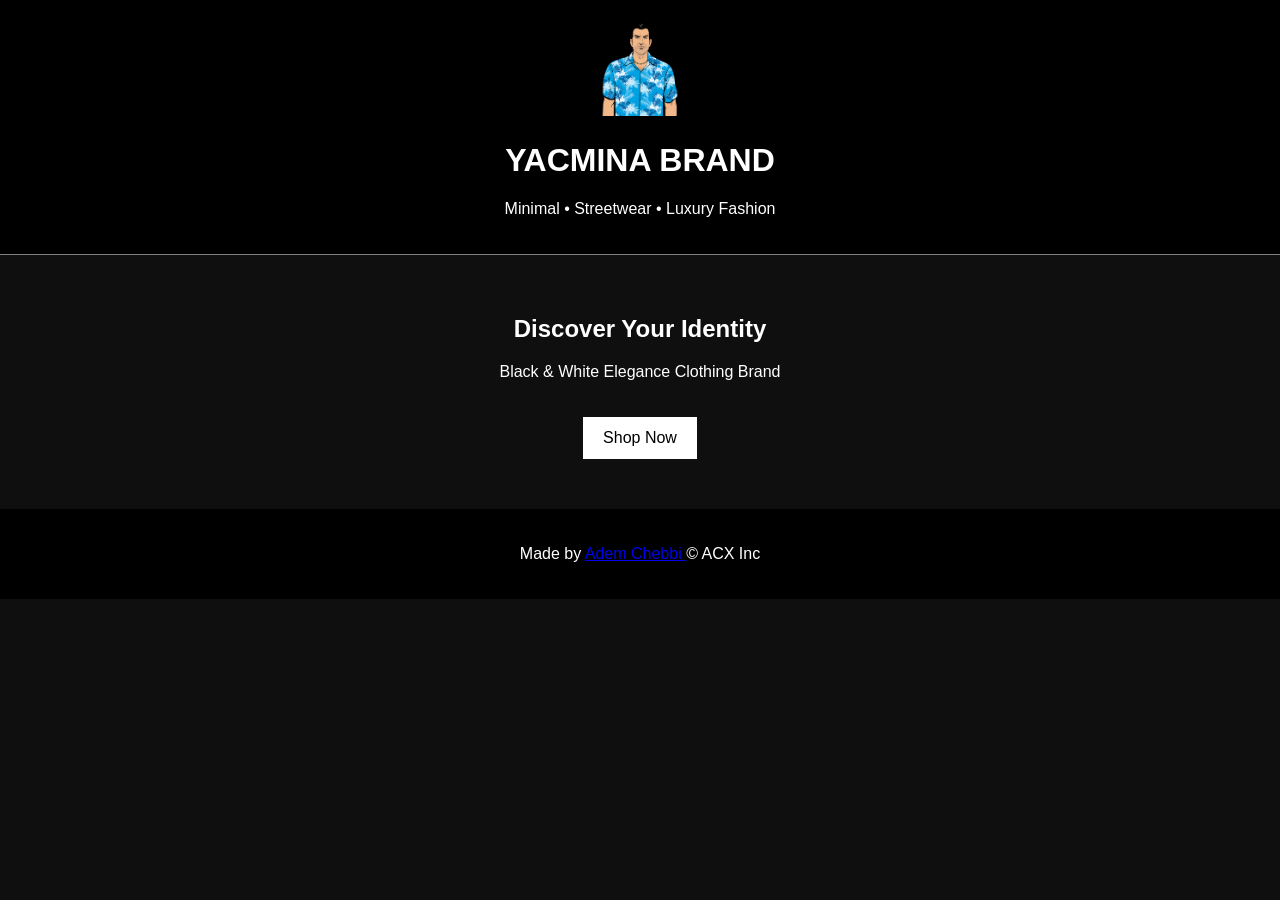
==== index.html @ 37da3db2 "Updated UI and fixed market page" ====
<!DOCTYPE html>
<html lang="en">
<head>
<meta charset="UTF-8">
<title>Yacmina Brand</title>
<link rel="stylesheet" href="css/style.css">
</head>

<body>

<header class="header">
<img src="assets/images/logo.png" class="logo">
<h1>YACMINA BRAND</h1>
<p>Minimal • Streetwear • Luxury Fashion</p>
</header>

<section class="hero">
<h2>Discover Your Identity</h2>
<p>Black & White Elegance Clothing Brand</p>

<a href="market.html" class="btn">Shop Now</a>
</section>

<footer>
<p>
Made by 
<a href="https://www.instagram.com/ademchebbix/" target="_blank">
Adem Chebbi
</a>
© ACX Inc
</p>
</footer>

</body>
</html>
---- css/style.css ----
body{
margin:0;
font-family:Arial;
background:#0f0f0f;
color:white;
text-align:center;
}

header{
padding:20px;
background:black;
border-bottom:1px solid gray;
}

.logo{
width:80px;
}

.hero{
margin-top:60px;
}

.btn{
padding:12px 20px;
background:white;
color:black;
text-decoration:none;
display:inline-block;
margin-top:20px;
transition:0.3s;
}

.btn:hover{
background:#b08d57;
color:white;
}

footer{
margin-top:50px;
padding:20px;
background:black;
}
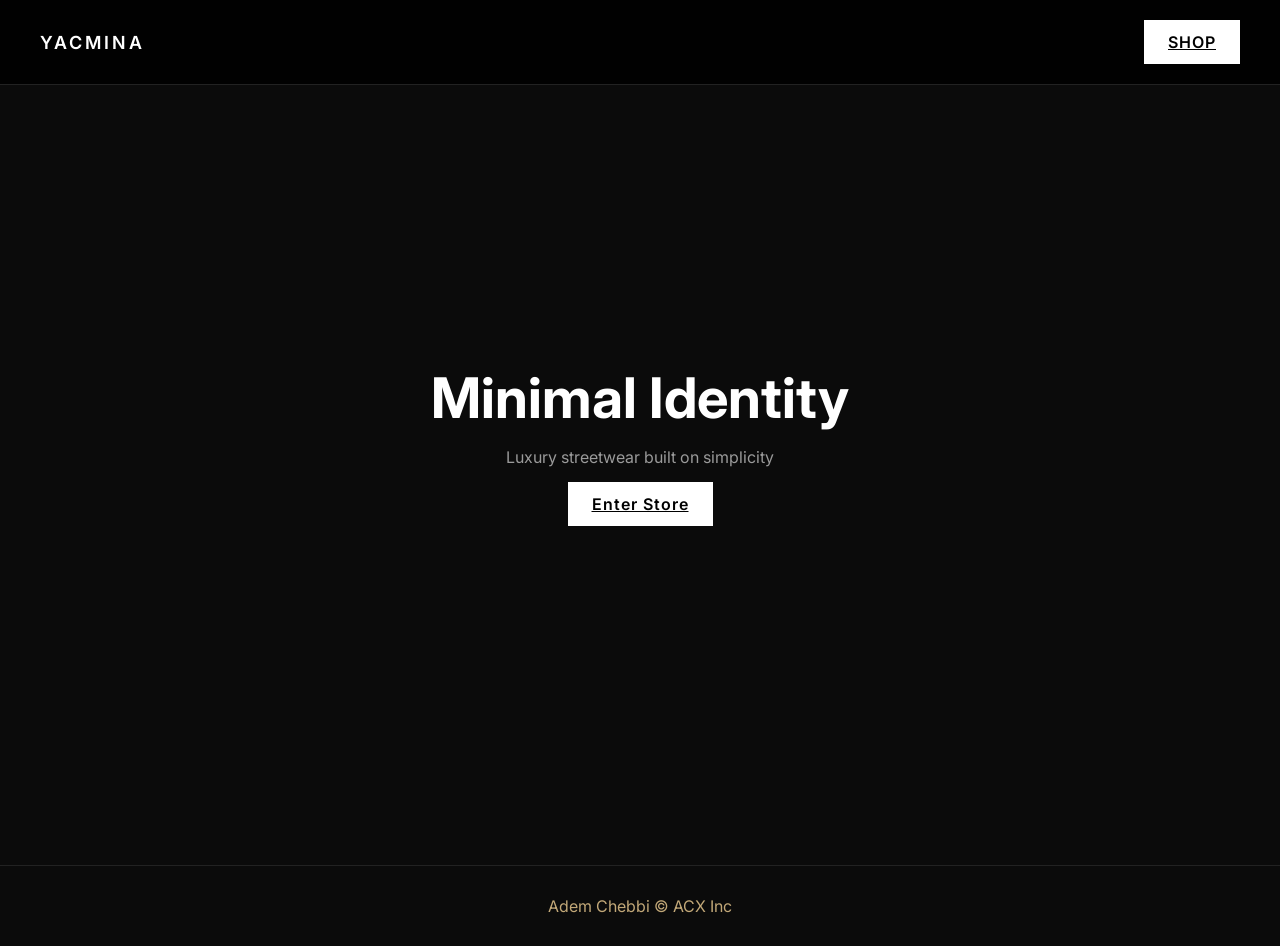
==== commit 965dfe25: "Upgrade UI to premium design2" ====
--- a/index.html
+++ b/index.html
@@ -1,34 +1,27 @@
 <!DOCTYPE html>
-<html lang="en">
+<html>
 <head>
-<meta charset="UTF-8">
 <title>Yacmina Brand</title>
 <link rel="stylesheet" href="css/style.css">
 </head>
 
 <body>
 
-<header class="header">
-<img src="assets/images/logo.png" class="logo">
-<h1>YACMINA BRAND</h1>
-<p>Minimal • Streetwear • Luxury Fashion</p>
-</header>
+<nav>
+<h1>YACMINA</h1>
+<a href="market.html" class="btn">SHOP</a>
+</nav>
 
 <section class="hero">
-<h2>Discover Your Identity</h2>
-<p>Black & White Elegance Clothing Brand</p>
-
-<a href="market.html" class="btn">Shop Now</a>
+<h2>Minimal Identity</h2>
+<p>Luxury streetwear built on simplicity</p>
+<a href="market.html" class="btn">Enter Store</a>
 </section>
 
 <footer>
-<p>
-Made by 
 <a href="https://www.instagram.com/ademchebbix/" target="_blank">
-Adem Chebbi
+Adem Chebbi © ACX Inc
 </a>
-© ACX Inc
-</p>
 </footer>
 
 </body>
--- a/css/style.css
+++ b/css/style.css
@@ -1,42 +1,148 @@
-body{
-margin:0;
-font-family:Arial;
-background:#0f0f0f;
-color:white;
-text-align:center;
+@import url('https://fonts.googleapis.com/css2?family=Inter:wght@300;400;500;600;700&display=swap');
+
+:root{
+--bg:#0b0b0b;
+--panel:#141414;
+--text:#ffffff;
+--muted:#9a9a9a;
+--accent:#c2a878; /* beige luxury */
+--line:#222;
 }
 
-header{
-padding:20px;
-background:black;
-border-bottom:1px solid gray;
+*{
+margin:0;
+padding:0;
+box-sizing:border-box;
 }
 
-.logo{
-width:80px;
+body{
+font-family:'Inter',sans-serif;
+background:var(--bg);
+color:var(--text);
 }
 
-.hero{
-margin-top:60px;
+/* NAVIGATION (ZARA STYLE) */
+nav{
+display:flex;
+justify-content:space-between;
+align-items:center;
+padding:20px 40px;
+position:sticky;
+top:0;
+background:rgba(0,0,0,0.9);
+border-bottom:1px solid var(--line);
+backdrop-filter:blur(10px);
+z-index:100;
 }
 
+nav h1{
+font-size:18px;
+letter-spacing:3px;
+font-weight:600;
+}
+
+/* HERO */
+.hero{
+height:80vh;
+display:flex;
+flex-direction:column;
+justify-content:center;
+align-items:center;
+text-align:center;
+gap:15px;
+}
+
+.hero h2{
+font-size:56px;
+font-weight:700;
+}
+
+.hero p{
+color:var(--muted);
+}
+
+/* BUTTON SYSTEM */
 .btn{
-padding:12px 20px;
-background:white;
-color:black;
-text-decoration:none;
-display:inline-block;
-margin-top:20px;
+padding:12px 24px;
+border:none;
+cursor:pointer;
+background:var(--text);
+color:#000;
+font-weight:600;
+letter-spacing:1px;
 transition:0.3s;
 }
 
 .btn:hover{
-background:#b08d57;
+background:var(--accent);
 color:white;
 }
 
+/* GRID SYSTEM */
+.grid{
+display:grid;
+grid-template-columns:repeat(auto-fit,minmax(260px,1fr));
+gap:20px;
+padding:40px;
+}
+
+/* PRODUCT CARD (ZARA STYLE MINIMAL) */
+.card{
+background:var(--panel);
+border:1px solid var(--line);
+padding:18px;
+transition:0.3s;
+}
+
+.card:hover{
+transform:translateY(-5px);
+border-color:var(--accent);
+}
+
+.card h3{
+font-size:16px;
+margin-bottom:10px;
+}
+
+.card p{
+color:var(--muted);
+font-size:13px;
+}
+
+/* FOOTER */
 footer{
-margin-top:50px;
+padding:30px;
+text-align:center;
+border-top:1px solid var(--line);
+color:var(--muted);
+margin-top:60px;
+}
+
+footer a{
+color:var(--accent);
+text-decoration:none;
+}
+.form{
+max-width:400px;
+margin:50px auto;
+display:flex;
+flex-direction:column;
+gap:10px;
+}
+
+input{
+padding:12px;
+background:#111;
+border:1px solid #222;
+color:white;
+}
+.admin{
+padding:40px;
+}
+
+.panel{
+background:#141414;
 padding:20px;
-background:black;
+margin:10px;
+border:1px solid #222;
 }
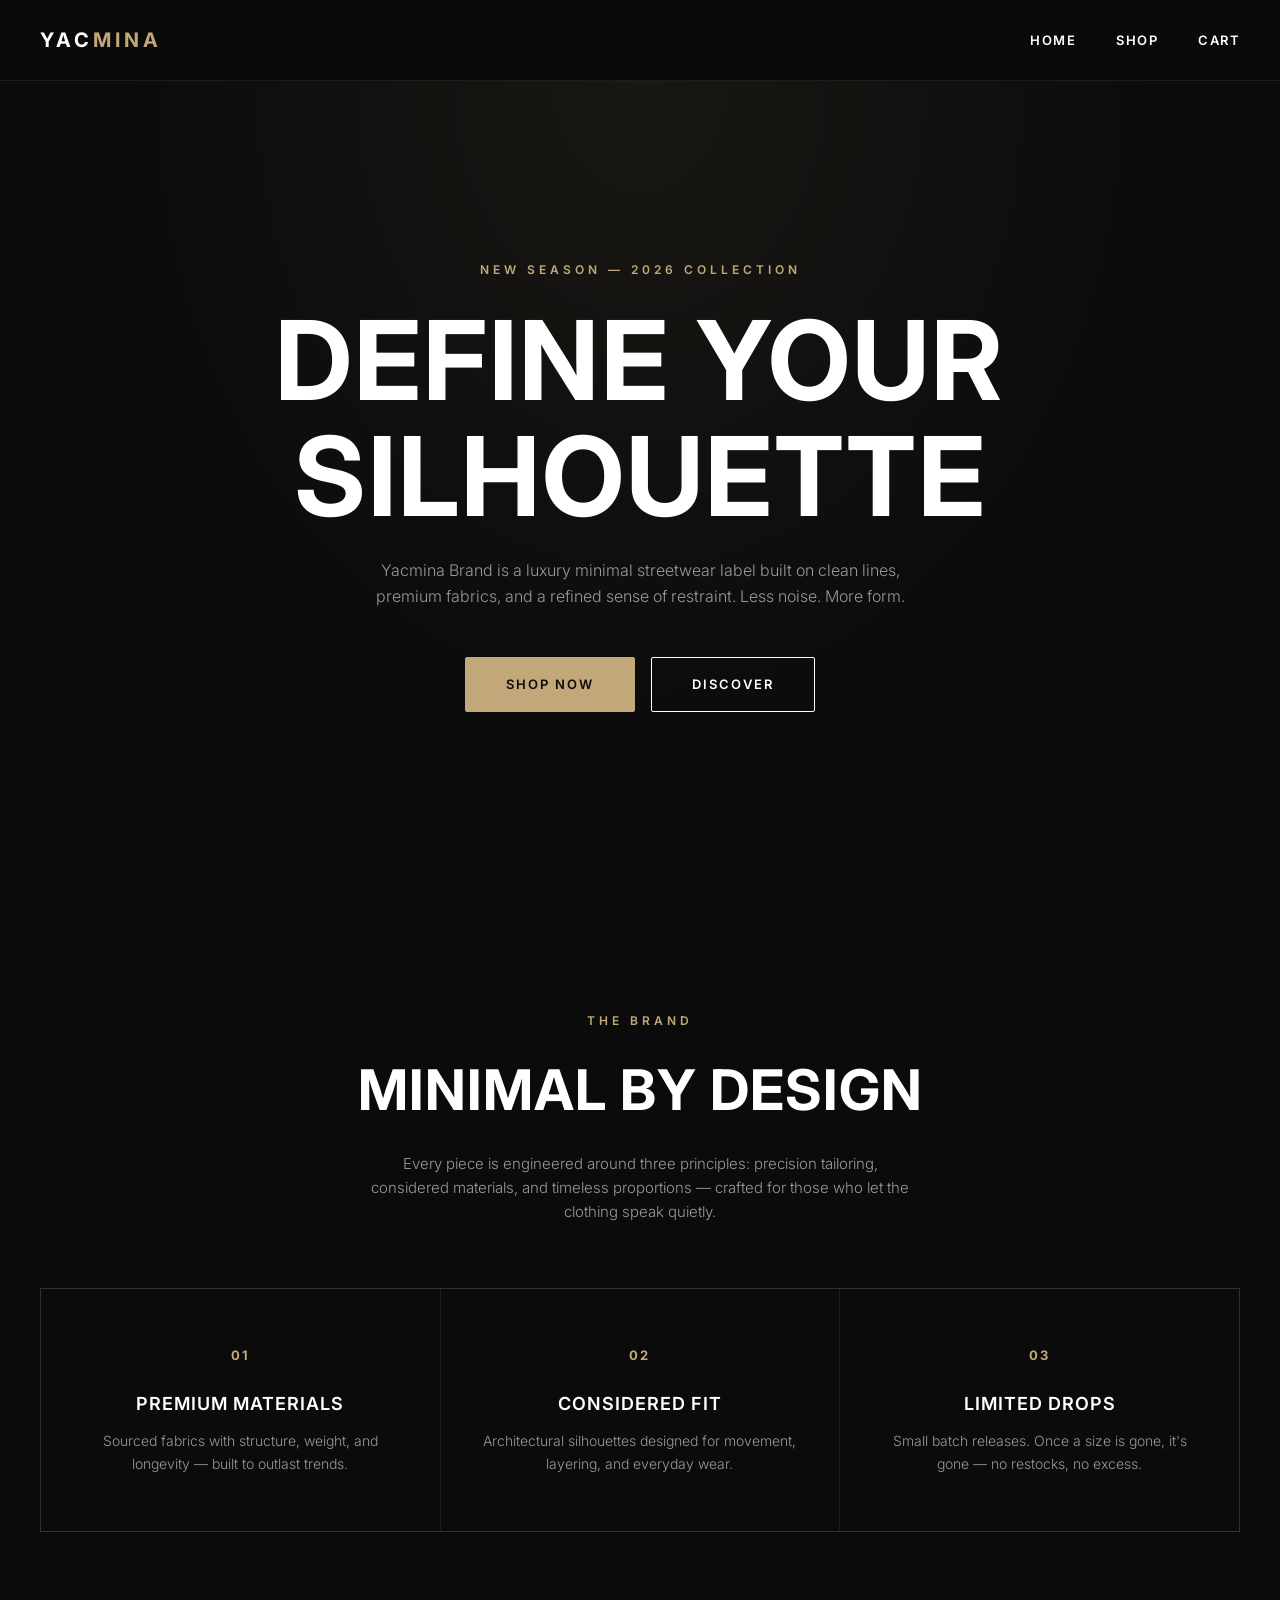
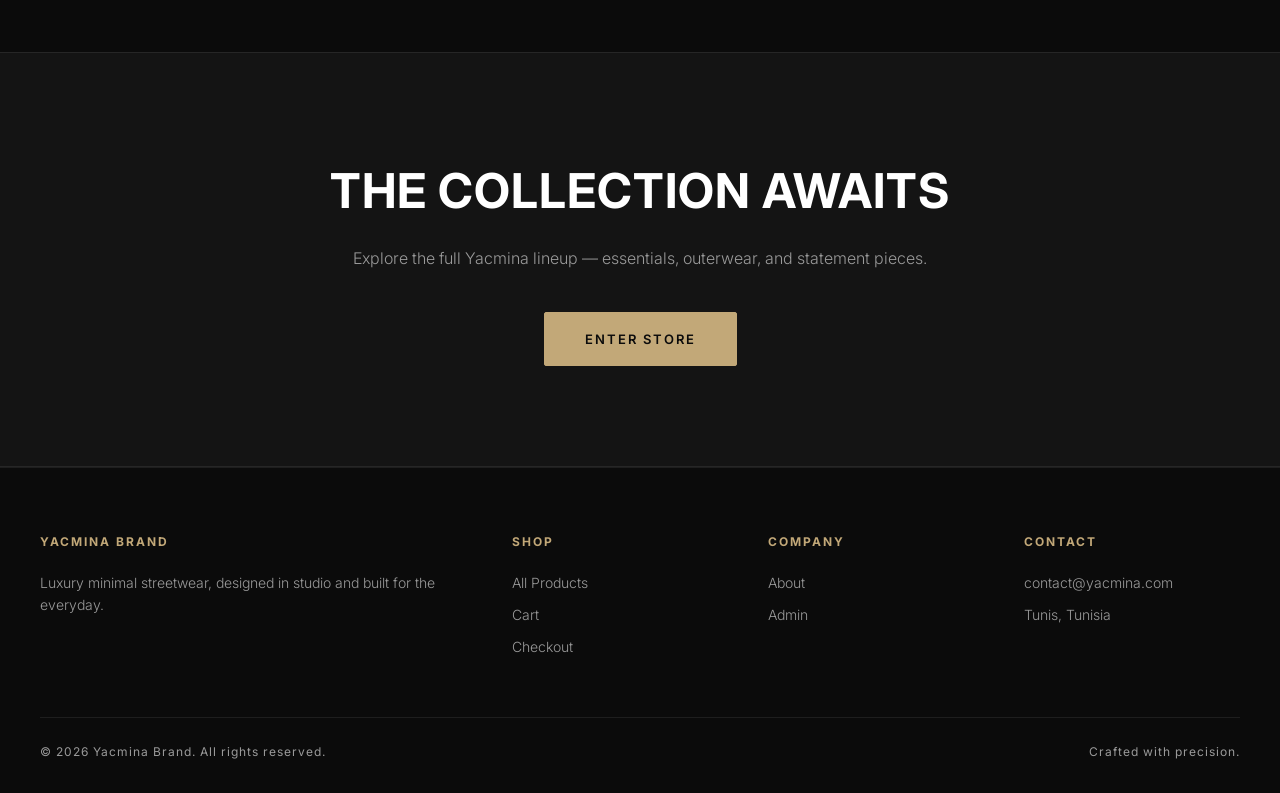
==== commit bc0a34e2: "Upgrade UI to premium design2" ====
--- a/index.html
+++ b/index.html
@@ -1,28 +1,107 @@
 <!DOCTYPE html>
-<html>
+<html lang="en">
 <head>
-<title>Yacmina Brand</title>
+<meta charset="UTF-8">
+<meta name="viewport" content="width=device-width, initial-scale=1.0">
+<title>Yacmina Brand — Luxury Minimal Streetwear</title>
+<link rel="preconnect" href="https://fonts.googleapis.com">
+<link rel="preconnect" href="https://fonts.gstatic.com" crossorigin>
+<link href="https://fonts.googleapis.com/css2?family=Inter:wght@300;400;600;700&display=swap" rel="stylesheet">
 <link rel="stylesheet" href="css/style.css">
 </head>
-
 <body>
 
-<nav>
-<h1>YACMINA</h1>
-<a href="market.html" class="btn">SHOP</a>
-</nav>
+<header class="site-header">
+  <nav class="nav">
+    <a href="index.html" class="logo">YAC<span>MINA</span></a>
+    <div class="nav-links">
+      <a href="index.html">Home</a>
+      <a href="market.html">Shop</a>
+      <a href="cart.html" class="cart-link">Cart <span class="cart-count">0</span></a>
+    </div>
+    <button class="menu-toggle" aria-label="Menu">
+      <span></span><span></span><span></span>
+    </button>
+  </nav>
+</header>
 
-<section class="hero">
-<h2>Minimal Identity</h2>
-<p>Luxury streetwear built on simplicity</p>
-<a href="market.html" class="btn">Enter Store</a>
+<section class="hero fade-in">
+  <span class="hero-tag">New Season — 2026 Collection</span>
+  <h1>Define Your<br>Silhouette</h1>
+  <p>Yacmina Brand is a luxury minimal streetwear label built on clean lines, premium fabrics, and a refined sense of restraint. Less noise. More form.</p>
+  <div class="hero-actions">
+    <a href="market.html" class="btn btn-accent">Shop Now</a>
+    <a href="#about" class="btn">Discover</a>
+  </div>
 </section>
 
-<footer>
-<a href="https://www.instagram.com/ademchebbix/" target="_blank">
-Adem Chebbi © ACX Inc
-</a>
+<section class="section" id="about">
+  <div class="container section-header">
+    <span class="tag">The Brand</span>
+    <h2>Minimal by Design</h2>
+    <p>Every piece is engineered around three principles: precision tailoring, considered materials, and timeless proportions — crafted for those who let the clothing speak quietly.</p>
+  </div>
+
+  <div class="container">
+    <div class="features">
+      <div class="feature">
+        <div class="feature-num">01</div>
+        <h3>Premium Materials</h3>
+        <p>Sourced fabrics with structure, weight, and longevity — built to outlast trends.</p>
+      </div>
+      <div class="feature">
+        <div class="feature-num">02</div>
+        <h3>Considered Fit</h3>
+        <p>Architectural silhouettes designed for movement, layering, and everyday wear.</p>
+      </div>
+      <div class="feature">
+        <div class="feature-num">03</div>
+        <h3>Limited Drops</h3>
+        <p>Small batch releases. Once a size is gone, it's gone — no restocks, no excess.</p>
+      </div>
+    </div>
+  </div>
+</section>
+
+<section class="banner">
+  <div class="container">
+    <h2>The Collection Awaits</h2>
+    <p>Explore the full Yacmina lineup — essentials, outerwear, and statement pieces.</p>
+    <a href="market.html" class="btn btn-accent">Enter Store</a>
+  </div>
+</section>
+
+<footer class="site-footer">
+  <div class="container">
+    <div class="footer-grid">
+      <div class="footer-col">
+        <h4>Yacmina Brand</h4>
+        <p>Luxury minimal streetwear, designed in studio and built for the everyday.</p>
+      </div>
+      <div class="footer-col">
+        <h4>Shop</h4>
+        <a href="market.html">All Products</a>
+        <a href="cart.html">Cart</a>
+        <a href="checkout.html">Checkout</a>
+      </div>
+      <div class="footer-col">
+        <h4>Company</h4>
+        <a href="#about">About</a>
+        <a href="admin.html">Admin</a>
+      </div>
+      <div class="footer-col">
+        <h4>Contact</h4>
+        <p>contact@yacmina.com</p>
+        <p>Tunis, Tunisia</p>
+      </div>
+    </div>
+    <div class="footer-bottom">
+      <span>© 2026 Yacmina Brand. All rights reserved.</span>
+      <span>Crafted with precision.</span>
+    </div>
+  </div>
 </footer>
 
+<script src="js/app.js"></script>
 </body>
 </html>
--- a/css/style.css
+++ b/css/style.css
@@ -1,148 +1,1008 @@
-@import url('https://fonts.googleapis.com/css2?family=Inter:wght@300;400;500;600;700&display=swap');
-
-:root{
---bg:#0b0b0b;
---panel:#141414;
---text:#ffffff;
---muted:#9a9a9a;
---accent:#c2a878; /* beige luxury */
---line:#222;
-}
-
-*{
-margin:0;
-padding:0;
-box-sizing:border-box;
-}
-
-body{
-font-family:'Inter',sans-serif;
-background:var(--bg);
-color:var(--text);
-}
-
-/* NAVIGATION (ZARA STYLE) */
-nav{
-display:flex;
-justify-content:space-between;
-align-items:center;
-padding:20px 40px;
-position:sticky;
-top:0;
-background:rgba(0,0,0,0.9);
-border-bottom:1px solid var(--line);
-backdrop-filter:blur(10px);
-z-index:100;
-}
-
-nav h1{
-font-size:18px;
-letter-spacing:3px;
-font-weight:600;
-}
-
-/* HERO */
-.hero{
-height:80vh;
-display:flex;
-flex-direction:column;
-justify-content:center;
-align-items:center;
-text-align:center;
-gap:15px;
-}
-
-.hero h2{
-font-size:56px;
-font-weight:700;
-}
-
-.hero p{
-color:var(--muted);
-}
-
-/* BUTTON SYSTEM */
-.btn{
-padding:12px 24px;
-border:none;
-cursor:pointer;
-background:var(--text);
-color:#000;
-font-weight:600;
-letter-spacing:1px;
-transition:0.3s;
-}
-
-.btn:hover{
-background:var(--accent);
-color:white;
-}
-
-/* GRID SYSTEM */
-.grid{
-display:grid;
-grid-template-columns:repeat(auto-fit,minmax(260px,1fr));
-gap:20px;
-padding:40px;
-}
-
-/* PRODUCT CARD (ZARA STYLE MINIMAL) */
-.card{
-background:var(--panel);
-border:1px solid var(--line);
-padding:18px;
-transition:0.3s;
-}
-
-.card:hover{
-transform:translateY(-5px);
-border-color:var(--accent);
-}
-
-.card h3{
-font-size:16px;
-margin-bottom:10px;
-}
-
-.card p{
-color:var(--muted);
-font-size:13px;
-}
-
-/* FOOTER */
-footer{
-padding:30px;
-text-align:center;
-border-top:1px solid var(--line);
-color:var(--muted);
-margin-top:60px;
-}
-
-footer a{
-color:var(--accent);
-text-decoration:none;
-}
-.form{
-max-width:400px;
-margin:50px auto;
-display:flex;
-flex-direction:column;
-gap:10px;
-}
-
-input{
-padding:12px;
-background:#111;
-border:1px solid #222;
-color:white;
-}
-.admin{
-padding:40px;
-}
-
-.panel{
-background:#141414;
-padding:20px;
-margin:10px;
-border:1px solid #222;
+/* ===== Yacmina Brand — Design System ===== */
+:root {
+  --bg: #0b0b0b;
+  --text: #ffffff;
+  --accent: #c2a878;
+  --muted: #9a9a9a;
+  --panel: #141414;
+  --border: rgba(255,255,255,0.08);
+  --maxw: 1280px;
+}
+
+* { margin: 0; padding: 0; box-sizing: border-box; }
+
+html { scroll-behavior: smooth; }
+
+body {
+  background: var(--bg);
+  color: var(--text);
+  font-family: 'Inter', sans-serif;
+  font-weight: 400;
+  line-height: 1.6;
+  -webkit-font-smoothing: antialiased;
+}
+
+a { color: inherit; text-decoration: none; }
+img { max-width: 100%; display: block; }
+
+.container {
+  max-width: var(--maxw);
+  margin: 0 auto;
+  padding: 0 40px;
+}
+
+/* ===== Header ===== */
+header.site-header {
+  position: sticky;
+  top: 0;
+  z-index: 100;
+  background: rgba(11,11,11,0.85);
+  backdrop-filter: blur(12px);
+  border-bottom: 1px solid var(--border);
+}
+
+.nav {
+  display: flex;
+  align-items: center;
+  justify-content: space-between;
+  padding: 24px 40px;
+  max-width: var(--maxw);
+  margin: 0 auto;
+}
+
+.logo {
+  font-size: 20px;
+  font-weight: 700;
+  letter-spacing: 4px;
+  text-transform: uppercase;
+}
+
+.logo span { color: var(--accent); }
+
+.nav-links {
+  display: flex;
+  gap: 40px;
+  align-items: center;
+}
+
+.nav-links a {
+  font-size: 13px;
+  font-weight: 600;
+  letter-spacing: 1.5px;
+  text-transform: uppercase;
+  color: var(--text);
+  transition: color 0.25s ease;
+  position: relative;
+}
+
+.nav-links a:hover { color: var(--accent); }
+
+.cart-link {
+  display: flex;
+  align-items: center;
+  gap: 6px;
+}
+
+.cart-count {
+  background: var(--accent);
+  color: #0b0b0b;
+  font-size: 11px;
+  font-weight: 700;
+  border-radius: 50%;
+  width: 18px;
+  height: 18px;
+  display: flex;
+  align-items: center;
+  justify-content: center;
+}
+
+.menu-toggle {
+  display: none;
+  flex-direction: column;
+  gap: 5px;
+  cursor: pointer;
+  background: none;
+  border: none;
+}
+.menu-toggle span {
+  width: 24px;
+  height: 2px;
+  background: var(--text);
+}
+
+/* ===== Buttons ===== */
+.btn {
+  display: inline-flex;
+  align-items: center;
+  justify-content: center;
+  gap: 8px;
+  padding: 16px 40px;
+  font-size: 13px;
+  font-weight: 600;
+  letter-spacing: 2px;
+  text-transform: uppercase;
+  border: 1px solid var(--text);
+  background: transparent;
+  color: var(--text);
+  cursor: pointer;
+  transition: all 0.3s ease;
+  border-radius: 2px;
+}
+
+.btn:hover {
+  background: var(--text);
+  color: var(--bg);
+}
+
+.btn-accent {
+  background: var(--accent);
+  border-color: var(--accent);
+  color: #0b0b0b;
+}
+
+.btn-accent:hover {
+  background: transparent;
+  color: var(--accent);
+}
+
+.btn-full { width: 100%; }
+
+.btn-small {
+  padding: 10px 24px;
+  font-size: 11px;
+}
+
+.btn-outline-accent {
+  border-color: var(--accent);
+  color: var(--accent);
+}
+.btn-outline-accent:hover {
+  background: var(--accent);
+  color: #0b0b0b;
+}
+
+.btn-danger {
+  border-color: #d96c6c;
+  color: #d96c6c;
+}
+.btn-danger:hover {
+  background: #d96c6c;
+  color: #0b0b0b;
+}
+
+/* ===== Hero ===== */
+.hero {
+  min-height: 90vh;
+  display: flex;
+  flex-direction: column;
+  align-items: center;
+  justify-content: center;
+  text-align: center;
+  padding: 120px 40px;
+  background:
+    radial-gradient(ellipse at 50% 0%, rgba(194,168,120,0.08), transparent 60%),
+    var(--bg);
+}
+
+.hero-tag {
+  font-size: 12px;
+  letter-spacing: 4px;
+  text-transform: uppercase;
+  color: var(--accent);
+  font-weight: 600;
+  margin-bottom: 24px;
+}
+
+.hero h1 {
+  font-size: clamp(48px, 9vw, 110px);
+  font-weight: 700;
+  letter-spacing: 2px;
+  text-transform: uppercase;
+  line-height: 1.05;
+  margin-bottom: 24px;
+}
+
+.hero p {
+  max-width: 560px;
+  color: var(--muted);
+  font-size: 16px;
+  font-weight: 300;
+  margin-bottom: 48px;
+}
+
+.hero-actions {
+  display: flex;
+  gap: 16px;
+  flex-wrap: wrap;
+  justify-content: center;
+}
+
+/* ===== Sections ===== */
+.section {
+  padding: 120px 0;
+}
+
+.section-tight { padding: 80px 0; }
+
+.section-header {
+  text-align: center;
+  margin-bottom: 64px;
+}
+
+.section-header .tag {
+  font-size: 12px;
+  letter-spacing: 4px;
+  text-transform: uppercase;
+  color: var(--accent);
+  font-weight: 600;
+  margin-bottom: 16px;
+  display: block;
+}
+
+.section-header h2 {
+  font-size: clamp(32px, 5vw, 56px);
+  font-weight: 700;
+  letter-spacing: 1px;
+  text-transform: uppercase;
+}
+
+.section-header p {
+  color: var(--muted);
+  font-size: 15px;
+  font-weight: 300;
+  margin-top: 16px;
+  max-width: 540px;
+  margin-left: auto;
+  margin-right: auto;
+}
+
+/* ===== Feature Grid ===== */
+.features {
+  display: grid;
+  grid-template-columns: repeat(3, 1fr);
+  gap: 1px;
+  background: var(--border);
+  border: 1px solid var(--border);
+}
+
+.feature {
+  background: var(--bg);
+  padding: 56px 40px;
+  text-align: center;
+  transition: background 0.3s ease;
+}
+
+.feature:hover { background: var(--panel); }
+
+.feature-num {
+  font-size: 13px;
+  color: var(--accent);
+  font-weight: 700;
+  letter-spacing: 2px;
+  margin-bottom: 24px;
+}
+
+.feature h3 {
+  font-size: 18px;
+  font-weight: 600;
+  letter-spacing: 1px;
+  text-transform: uppercase;
+  margin-bottom: 12px;
+}
+
+.feature p {
+  color: var(--muted);
+  font-size: 14px;
+  font-weight: 300;
+}
+
+/* ===== Banner ===== */
+.banner {
+  background: var(--panel);
+  border-top: 1px solid var(--border);
+  border-bottom: 1px solid var(--border);
+  padding: 100px 0;
+  text-align: center;
+}
+
+.banner h2 {
+  font-size: clamp(28px, 4vw, 48px);
+  font-weight: 700;
+  letter-spacing: 1px;
+  text-transform: uppercase;
+  margin-bottom: 16px;
+}
+
+.banner p {
+  color: var(--muted);
+  font-weight: 300;
+  margin-bottom: 40px;
+}
+
+/* ===== Footer ===== */
+footer.site-footer {
+  border-top: 1px solid var(--border);
+  padding: 64px 0 32px;
+}
+
+.footer-grid {
+  display: grid;
+  grid-template-columns: 2fr 1fr 1fr 1fr;
+  gap: 40px;
+  margin-bottom: 48px;
+}
+
+.footer-col h4 {
+  font-size: 12px;
+  letter-spacing: 2px;
+  text-transform: uppercase;
+  font-weight: 700;
+  margin-bottom: 20px;
+  color: var(--accent);
+}
+
+.footer-col p, .footer-col a {
+  display: block;
+  color: var(--muted);
+  font-size: 14px;
+  font-weight: 300;
+  margin-bottom: 10px;
+  transition: color 0.2s ease;
+}
+
+.footer-col a:hover { color: var(--text); }
+
+.footer-bottom {
+  border-top: 1px solid var(--border);
+  padding-top: 24px;
+  display: flex;
+  justify-content: space-between;
+  align-items: center;
+  flex-wrap: wrap;
+  gap: 16px;
+  color: var(--muted);
+  font-size: 12px;
+  letter-spacing: 1px;
+}
+
+/* ===== Page Header (for inner pages) ===== */
+.page-header {
+  padding: 64px 0 40px;
+  border-bottom: 1px solid var(--border);
+}
+
+.page-header .tag {
+  font-size: 12px;
+  letter-spacing: 4px;
+  text-transform: uppercase;
+  color: var(--accent);
+  font-weight: 600;
+  margin-bottom: 12px;
+  display: block;
+}
+
+.page-header h1 {
+  font-size: clamp(32px, 5vw, 52px);
+  font-weight: 700;
+  letter-spacing: 1px;
+  text-transform: uppercase;
+}
+
+/* ===== Market / Product Grid ===== */
+.market-toolbar {
+  display: flex;
+  justify-content: space-between;
+  align-items: center;
+  padding: 32px 0;
+  flex-wrap: wrap;
+  gap: 16px;
+}
+
+.market-toolbar .count {
+  color: var(--muted);
+  font-size: 13px;
+  letter-spacing: 1px;
+}
+
+.search-input {
+  background: var(--panel);
+  border: 1px solid var(--border);
+  color: var(--text);
+  padding: 12px 18px;
+  font-size: 13px;
+  font-family: inherit;
+  border-radius: 2px;
+  min-width: 240px;
+}
+
+.search-input:focus { outline: 1px solid var(--accent); }
+
+.product-grid {
+  display: grid;
+  grid-template-columns: repeat(4, 1fr);
+  gap: 32px;
+  padding-bottom: 100px;
+}
+
+.product-card {
+  background: var(--panel);
+  border: 1px solid var(--border);
+  overflow: hidden;
+  display: flex;
+  flex-direction: column;
+  transition: transform 0.35s ease, border-color 0.35s ease;
+}
+
+.product-card:hover {
+  transform: translateY(-6px);
+  border-color: var(--accent);
+}
+
+.product-img {
+  width: 100%;
+  aspect-ratio: 3/4;
+  overflow: hidden;
+  background: #1c1c1c;
+  position: relative;
+}
+
+.product-img img {
+  width: 100%;
+  height: 100%;
+  object-fit: cover;
+  transition: transform 0.6s ease;
+}
+
+.product-card:hover .product-img img {
+  transform: scale(1.06);
+}
+
+.stock-badge {
+  position: absolute;
+  top: 16px;
+  left: 16px;
+  background: rgba(11,11,11,0.8);
+  color: var(--accent);
+  font-size: 11px;
+  letter-spacing: 1.5px;
+  text-transform: uppercase;
+  padding: 6px 12px;
+  border: 1px solid var(--accent);
+}
+
+.stock-badge.out {
+  color: #d96c6c;
+  border-color: #d96c6c;
+}
+
+.product-info {
+  padding: 24px;
+  display: flex;
+  flex-direction: column;
+  gap: 12px;
+  flex: 1;
+}
+
+.product-title {
+  font-size: 16px;
+  font-weight: 600;
+  letter-spacing: 0.5px;
+}
+
+.product-desc {
+  color: var(--muted);
+  font-size: 13px;
+  font-weight: 300;
+  flex: 1;
+}
+
+.product-price {
+  font-size: 18px;
+  font-weight: 700;
+  color: var(--accent);
+}
+
+.size-selector {
+  display: flex;
+  gap: 8px;
+  flex-wrap: wrap;
+}
+
+.size-option {
+  border: 1px solid var(--border);
+  background: transparent;
+  color: var(--text);
+  width: 40px;
+  height: 36px;
+  font-size: 12px;
+  font-weight: 600;
+  cursor: pointer;
+  transition: all 0.2s ease;
+}
+
+.size-option:hover { border-color: var(--accent); }
+
+.size-option.active {
+  background: var(--accent);
+  border-color: var(--accent);
+  color: #0b0b0b;
+}
+
+.size-option:disabled {
+  opacity: 0.3;
+  cursor: not-allowed;
+}
+
+/* ===== Cart Page ===== */
+.cart-layout {
+  display: grid;
+  grid-template-columns: 2fr 1fr;
+  gap: 48px;
+  padding: 56px 0 120px;
+  align-items: start;
+}
+
+.cart-item {
+  display: grid;
+  grid-template-columns: 110px 1fr auto;
+  gap: 24px;
+  padding: 24px 0;
+  border-bottom: 1px solid var(--border);
+  align-items: center;
+}
+
+.cart-item img {
+  width: 110px;
+  height: 140px;
+  object-fit: cover;
+  background: #1c1c1c;
+}
+
+.cart-item-title {
+  font-size: 16px;
+  font-weight: 600;
+  margin-bottom: 6px;
+}
+
+.cart-item-meta {
+  color: var(--muted);
+  font-size: 13px;
+  font-weight: 300;
+}
+
+.cart-item-price {
+  font-size: 16px;
+  font-weight: 700;
+  color: var(--accent);
+  text-align: right;
+}
+
+.remove-btn {
+  background: none;
+  border: none;
+  color: var(--muted);
+  font-size: 12px;
+  letter-spacing: 1px;
+  text-transform: uppercase;
+  cursor: pointer;
+  margin-top: 10px;
+  transition: color 0.2s ease;
+}
+.remove-btn:hover { color: #d96c6c; }
+
+.summary-box {
+  background: var(--panel);
+  border: 1px solid var(--border);
+  padding: 32px;
+  position: sticky;
+  top: 120px;
+}
+
+.summary-box h3 {
+  font-size: 13px;
+  letter-spacing: 3px;
+  text-transform: uppercase;
+  font-weight: 700;
+  margin-bottom: 24px;
+  color: var(--accent);
+}
+
+.summary-row {
+  display: flex;
+  justify-content: space-between;
+  padding: 12px 0;
+  font-size: 14px;
+  color: var(--muted);
+  border-bottom: 1px solid var(--border);
+}
+
+.summary-row.total {
+  color: var(--text);
+  font-weight: 700;
+  font-size: 18px;
+  border-bottom: none;
+  padding-top: 20px;
+}
+
+.empty-state {
+  text-align: center;
+  padding: 100px 0;
+  color: var(--muted);
+}
+.empty-state h3 {
+  color: var(--text);
+  font-size: 22px;
+  font-weight: 600;
+  text-transform: uppercase;
+  letter-spacing: 1px;
+  margin-bottom: 12px;
+}
+.empty-state .btn { margin-top: 32px; }
+
+/* ===== Forms ===== */
+.form-grid {
+  display: grid;
+  grid-template-columns: 1fr 1fr;
+  gap: 20px;
+  padding: 56px 0 100px;
+  max-width: 720px;
+  margin: 0 auto;
+}
+
+.form-grid.checkout-form { max-width: none; }
+
+.field {
+  display: flex;
+  flex-direction: column;
+  gap: 8px;
+}
+
+.field.full { grid-column: 1 / -1; }
+
+.field label {
+  font-size: 12px;
+  letter-spacing: 1.5px;
+  text-transform: uppercase;
+  font-weight: 600;
+  color: var(--muted);
+}
+
+.field input,
+.field textarea,
+.field select {
+  background: var(--panel);
+  border: 1px solid var(--border);
+  color: var(--text);
+  padding: 14px 16px;
+  font-size: 14px;
+  font-family: inherit;
+  border-radius: 2px;
+  transition: border-color 0.2s ease;
+}
+
+.field input:focus,
+.field textarea:focus,
+.field select:focus {
+  outline: none;
+  border-color: var(--accent);
+}
+
+.field textarea { resize: vertical; min-height: 90px; }
+
+.checkout-layout {
+  display: grid;
+  grid-template-columns: 1.4fr 1fr;
+  gap: 48px;
+  padding: 56px 0 120px;
+}
+
+.order-review {
+  background: var(--panel);
+  border: 1px solid var(--border);
+  padding: 32px;
+}
+
+.order-review h3 {
+  font-size: 13px;
+  letter-spacing: 3px;
+  text-transform: uppercase;
+  font-weight: 700;
+  margin-bottom: 24px;
+  color: var(--accent);
+}
+
+.review-item {
+  display: flex;
+  justify-content: space-between;
+  padding: 10px 0;
+  border-bottom: 1px solid var(--border);
+  font-size: 13px;
+}
+
+.review-item .name { font-weight: 600; }
+.review-item .meta { color: var(--muted); font-size: 12px; }
+
+/* ===== Admin ===== */
+.login-box {
+  max-width: 400px;
+  margin: 120px auto;
+  background: var(--panel);
+  border: 1px solid var(--border);
+  padding: 48px;
+  text-align: center;
+}
+
+.login-box h1 {
+  font-size: 22px;
+  font-weight: 700;
+  letter-spacing: 2px;
+  text-transform: uppercase;
+  margin-bottom: 32px;
+}
+
+.login-box .field { margin-bottom: 20px; text-align: left; }
+.error-msg {
+  color: #d96c6c;
+  font-size: 13px;
+  margin-top: 16px;
+  display: none;
+}
+
+.admin-layout {
+  padding: 48px 0 120px;
+}
+
+.admin-header {
+  display: flex;
+  justify-content: space-between;
+  align-items: center;
+  margin-bottom: 40px;
+  flex-wrap: wrap;
+  gap: 16px;
+}
+
+.admin-tabs {
+  display: flex;
+  gap: 12px;
+  margin-bottom: 40px;
+  border-bottom: 1px solid var(--border);
+}
+
+.admin-tab {
+  padding: 14px 28px;
+  font-size: 12px;
+  letter-spacing: 2px;
+  text-transform: uppercase;
+  font-weight: 700;
+  color: var(--muted);
+  cursor: pointer;
+  border: none;
+  background: none;
+  border-bottom: 2px solid transparent;
+  font-family: inherit;
+  transition: all 0.2s ease;
+}
+
+.admin-tab.active {
+  color: var(--accent);
+  border-bottom-color: var(--accent);
+}
+
+.admin-grid {
+  display: grid;
+  grid-template-columns: 1fr 1.4fr;
+  gap: 48px;
+}
+
+.admin-form {
+  background: var(--panel);
+  border: 1px solid var(--border);
+  padding: 32px;
+}
+
+.admin-form h3 {
+  font-size: 13px;
+  letter-spacing: 3px;
+  text-transform: uppercase;
+  font-weight: 700;
+  margin-bottom: 24px;
+  color: var(--accent);
+}
+
+.admin-form .field { margin-bottom: 18px; }
+
+.checkbox-group {
+  display: flex;
+  gap: 12px;
+  flex-wrap: wrap;
+}
+
+.checkbox-pill {
+  display: flex;
+  align-items: center;
+  gap: 6px;
+  border: 1px solid var(--border);
+  padding: 8px 16px;
+  font-size: 12px;
+  font-weight: 600;
+  cursor: pointer;
+  border-radius: 2px;
+  transition: all 0.2s ease;
+}
+
+.checkbox-pill input { accent-color: var(--accent); }
+.checkbox-pill:hover { border-color: var(--accent); }
+
+.admin-product-list {
+  display: flex;
+  flex-direction: column;
+  gap: 16px;
+}
+
+.admin-product-row {
+  display: grid;
+  grid-template-columns: 70px 1fr auto auto;
+  gap: 16px;
+  align-items: center;
+  background: var(--panel);
+  border: 1px solid var(--border);
+  padding: 16px;
+}
+
+.admin-product-row img {
+  width: 70px;
+  height: 90px;
+  object-fit: cover;
+  background: #1c1c1c;
+}
+
+.admin-product-row .info h4 {
+  font-size: 14px;
+  font-weight: 600;
+  margin-bottom: 4px;
+}
+
+.admin-product-row .info p {
+  font-size: 12px;
+  color: var(--muted);
+}
+
+.admin-product-row .price {
+  color: var(--accent);
+  font-weight: 700;
+  font-size: 14px;
+}
+
+/* ===== Orders Page ===== */
+.order-card {
+  background: var(--panel);
+  border: 1px solid var(--border);
+  padding: 28px;
+  margin-bottom: 24px;
+}
+
+.order-card-header {
+  display: flex;
+  justify-content: space-between;
+  align-items: flex-start;
+  flex-wrap: wrap;
+  gap: 12px;
+  padding-bottom: 20px;
+  border-bottom: 1px solid var(--border);
+  margin-bottom: 20px;
+}
+
+.order-card-header h3 {
+  font-size: 16px;
+  font-weight: 700;
+  letter-spacing: 1px;
+}
+
+.order-card-header .order-date {
+  color: var(--muted);
+  font-size: 13px;
+}
+
+.order-card-header .order-total {
+  font-size: 20px;
+  font-weight: 700;
+  color: var(--accent);
+}
+
+.order-details {
+  display: grid;
+  grid-template-columns: 1fr 1fr;
+  gap: 32px;
+}
+
+.order-details h4 {
+  font-size: 11px;
+  letter-spacing: 2px;
+  text-transform: uppercase;
+  color: var(--accent);
+  font-weight: 700;
+  margin-bottom: 12px;
+}
+
+.order-details p {
+  font-size: 13px;
+  color: var(--muted);
+  margin-bottom: 6px;
+}
+
+.order-item-row {
+  display: flex;
+  justify-content: space-between;
+  font-size: 13px;
+  padding: 6px 0;
+  border-bottom: 1px solid var(--border);
+}
+
+/* ===== Misc ===== */
+.fade-in {
+  animation: fadeIn 0.6s ease both;
+}
+@keyframes fadeIn {
+  from { opacity: 0; transform: translateY(16px); }
+  to { opacity: 1; transform: translateY(0); }
+}
+
+.toast {
+  position: fixed;
+  bottom: 32px;
+  right: 32px;
+  background: var(--accent);
+  color: #0b0b0b;
+  padding: 16px 28px;
+  font-size: 13px;
+  font-weight: 600;
+  letter-spacing: 1px;
+  text-transform: uppercase;
+  border-radius: 2px;
+  z-index: 999;
+  transform: translateY(100px);
+  opacity: 0;
+  transition: all 0.4s ease;
+}
+.toast.show { transform: translateY(0); opacity: 1; }
+
+/* ===== Responsive ===== */
+@media (max-width: 1024px) {
+  .product-grid { grid-template-columns: repeat(2, 1fr); }
+  .features { grid-template-columns: 1fr; }
+  .cart-layout, .checkout-layout, .admin-grid { grid-template-columns: 1fr; }
+  .footer-grid { grid-template-columns: 1fr 1fr; }
+  .order-details { grid-template-columns: 1fr; }
+}
+
+@media (max-width: 720px) {
+  .container { padding: 0 20px; }
+  .nav { padding: 20px; }
+  .nav-links {
+    position: fixed;
+    top: 73px;
+    left: 0;
+    right: 0;
+    background: var(--bg);
+    border-bottom: 1px solid var(--border);
+    flex-direction: column;
+    align-items: flex-start;
+    padding: 24px;
+    gap: 20px;
+    transform: translateY(-110%);
+    transition: transform 0.3s ease;
+    z-index: 99;
+  }
+  .nav-links.open { transform: translateY(0); }
+  .menu-toggle { display: flex; }
+  .product-grid { grid-template-columns: 1fr 1fr; gap: 16px; }
+  .form-grid { grid-template-columns: 1fr; }
+  .footer-grid { grid-template-columns: 1fr; gap: 32px; }
+  .cart-item { grid-template-columns: 80px 1fr; }
+  .cart-item-price { grid-column: 1 / -1; text-align: left; }
+  .hero { padding: 80px 20px; min-height: 80vh; }
+}
+
+@media (max-width: 480px) {
+  .product-grid { grid-template-columns: 1fr; }
 }
